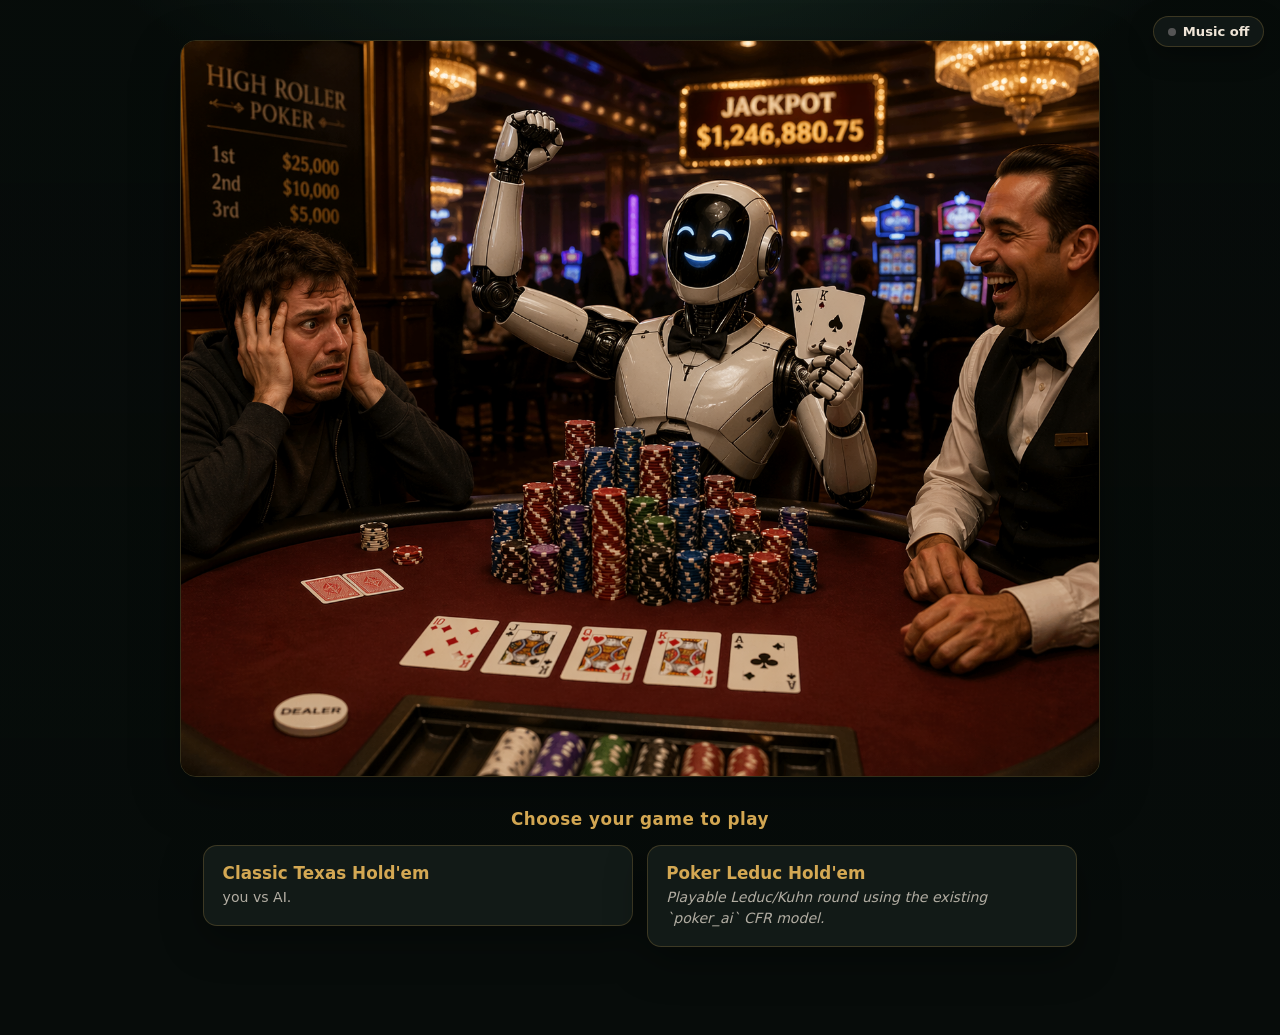
==== classic_poker/web/landing/index.html @ e591f853 "UI" ====
<!DOCTYPE html>
<html lang="en">
  <head>
    <meta charset="UTF-8" />
    <meta name="viewport" content="width=device-width, initial-scale=1" />
    <title>Poker — Game hub</title>
    <style>
      :root {
        --bg: #070c0a;
        --panel: #121a17;
        --gold: #d4a853;
        --cream: #f0e6d8;
        --muted: rgba(240, 230, 216, 0.72);
        --line: rgba(212, 168, 83, 0.22);
      }
      * {
        box-sizing: border-box;
      }
      body {
        margin: 0;
        min-height: 100vh;
        font-family: "Segoe UI", system-ui, sans-serif;
        color: var(--cream);
        background: radial-gradient(ellipse 80% 50% at 50% -10%, #1a2e26 0%, var(--bg) 55%);
        position: relative;
      }
      .bg-video {
        position: fixed;
        inset: 0;
        width: 100%;
        height: 100%;
        object-fit: cover;
        z-index: -2;
        opacity: 0.68;
        pointer-events: none;
      }
      .bg-overlay {
        position: fixed;
        inset: 0;
        z-index: -1;
        pointer-events: none;
        background:
          radial-gradient(ellipse 80% 50% at 50% -10%, rgba(26, 46, 38, 0.42) 0%, rgba(7, 12, 10, 0.58) 55%),
          linear-gradient(180deg, rgba(7, 12, 10, 0.14) 0%, rgba(7, 12, 10, 0.48) 100%);
      }
      .wrap {
        max-width: 980px;
        margin: 0 auto;
        padding: 2.5rem 1.25rem 3rem;
      }
      h1 {
        font-size: 1.65rem;
        font-weight: 650;
        letter-spacing: 0.03em;
        margin: 0 0 0.35rem;
      }
      .sub {
        font-size: 0.95rem;
        color: var(--muted);
        margin: 0 0 2rem;
        line-height: 1.5;
      }
      ul {
        list-style: none;
        padding: 0;
        margin: 0;
        display: flex;
        flex-direction: row;
        justify-content: center;
        flex-wrap: wrap;
        gap: 0.85rem;
      }
      .games-title {
        margin: 1.35rem 0 0.8rem;
        text-align: center;
        font-size: 1.05rem;
        font-weight: 650;
        letter-spacing: 0.03em;
        color: var(--gold);
      }
      ul.games {
        position: relative;
        z-index: 2;
        margin-top: 1rem;
      }
      ul.games li {
        flex: 1 1 280px;
        max-width: 430px;
      }
      a.card {
        display: block;
        text-decoration: none;
        color: inherit;
        padding: 1.1rem 1.15rem;
        border-radius: 14px;
        background: var(--panel);
        border: 1px solid var(--line);
        box-shadow: 0 14px 40px rgba(0, 0, 0, 0.35);
        transition: border-color 0.15s ease, transform 0.12s ease;
      }
      a.card:hover {
        border-color: rgba(212, 168, 83, 0.45);
        transform: translateY(-1px);
      }
      a.card strong {
        display: block;
        font-size: 1.05rem;
        color: var(--gold);
        margin-bottom: 0.25rem;
      }
      a.card span {
        font-size: 0.88rem;
        color: var(--muted);
        line-height: 1.45;
      }
      a.card.placeholder span {
        font-style: italic;
      }
      footer {
        margin-top: 2.5rem;
        font-size: 0.78rem;
        color: var(--muted);
        opacity: 0.85;
      }
      .music-toggle {
        position: fixed;
        top: 1rem;
        right: 1rem;
        z-index: 20;
        display: flex;
        align-items: center;
        gap: 0.45rem;
        padding: 0.45rem 0.85rem;
        border-radius: 999px;
        border: 1px solid var(--line);
        background: rgba(18, 26, 23, 0.92);
        color: var(--cream);
        font-size: 0.82rem;
        font-weight: 600;
        font-family: inherit;
        cursor: pointer;
        box-shadow: 0 8px 24px rgba(0, 0, 0, 0.35);
        backdrop-filter: blur(8px);
      }
      .music-toggle:hover {
        border-color: rgba(212, 168, 83, 0.45);
      }
      .music-toggle[aria-pressed="true"] {
        border-color: rgba(212, 168, 83, 0.55);
        color: var(--gold);
      }
      .music-toggle .music-dot {
        width: 8px;
        height: 8px;
        border-radius: 50%;
        background: #555;
        flex-shrink: 0;
      }
      .music-toggle[aria-pressed="true"] .music-dot {
        background: #6ecf8b;
        box-shadow: 0 0 10px rgba(110, 207, 139, 0.6);
      }
      .hero {
        margin: 0 auto 1.5rem;
        border-radius: 16px;
        overflow: hidden;
        border: 1px solid var(--line);
        box-shadow: 0 16px 48px rgba(0, 0, 0, 0.4);
        max-width: 920px;
      }
      .hero img {
        display: block;
        width: 100%;
        height: auto;
        vertical-align: middle;
      }
      @media (max-width: 760px) {
        ul.games {
          margin-top: 0.8rem;
        }
      }
      @media (max-width: 520px) {
        .wrap {
          padding-left: 0.8rem;
          padding-right: 0.8rem;
        }
        ul.games {
          margin-top: 0.6rem;
        }
      }
    </style>
  </head>
  <body>
    <video class="bg-video" autoplay muted loop playsinline preload="auto" aria-hidden="true">
      <source src="/video/Untitled%20design.mp4" type="video/mp4" />
    </video>
    <div class="bg-overlay" aria-hidden="true"></div>
    <audio id="theme-audio" src="/sounds/themesong.mp3" loop preload="auto"></audio>
    <button
      type="button"
      id="music-toggle"
      class="music-toggle"
      aria-pressed="true"
      aria-label="Turn background music off"
    >
      <span class="music-dot" aria-hidden="true"></span>
      <span id="music-toggle-label">Music on</span>
    </button>
    <div class="wrap">
      
      <figure class="hero">
        <img src="/images/landing.png" alt="Poker lab — stylized table and cards" width="1200" height="675" decoding="async" />
      </figure>
      <p class="sub"></p>
      <p class="games-title">Choose your game to play</p>
      <ul class="games">
        <li>
          <a class="card" href="/classic-poker/">
            <strong>Classic Texas Hold'em</strong>
            <span>you vs AI.</span>
          </a>
        </li>
        <li>
          <a class="card placeholder" href="/leduc-holdem/">
            <strong>Poker Leduc Hold'em</strong>
            <span>Playable Leduc/Kuhn round using the existing `poker_ai` CFR model.</span>
          </a>
        </li>
      </ul>
      <footer> <code></code></footer>
    </div>
    <script>
      (function () {
        const audio = document.getElementById("theme-audio");
        const btn = document.getElementById("music-toggle");
        const label = document.getElementById("music-toggle-label");
        if (!audio || !btn || !label) return;

        function setOn(on) {
          btn.setAttribute("aria-pressed", on ? "true" : "false");
          btn.setAttribute("aria-label", on ? "Turn background music off" : "Turn background music on");
          label.textContent = on ? "Music on" : "Music off";
        }

        btn.addEventListener("click", function () {
          const isOn = btn.getAttribute("aria-pressed") === "true";
          if (isOn) {
            audio.pause();
            setOn(false);
            return;
          }
          audio.play().then(function () {
            setOn(true);
          }).catch(function () {
            setOn(false);
          });
        });

        window.addEventListener("load", function () {
          audio
            .play()
            .then(function () {
              setOn(true);
            })
            .catch(function () {
              setOn(false);
              function unlock() {
                document.removeEventListener("pointerdown", unlock, true);
                audio
                  .play()
                  .then(function () {
                    setOn(true);
                  })
                  .catch(function () {
                    setOn(false);
                  });
              }
              document.addEventListener("pointerdown", unlock, true);
            });
        });
      })();
    </script>
  </body>
</html>
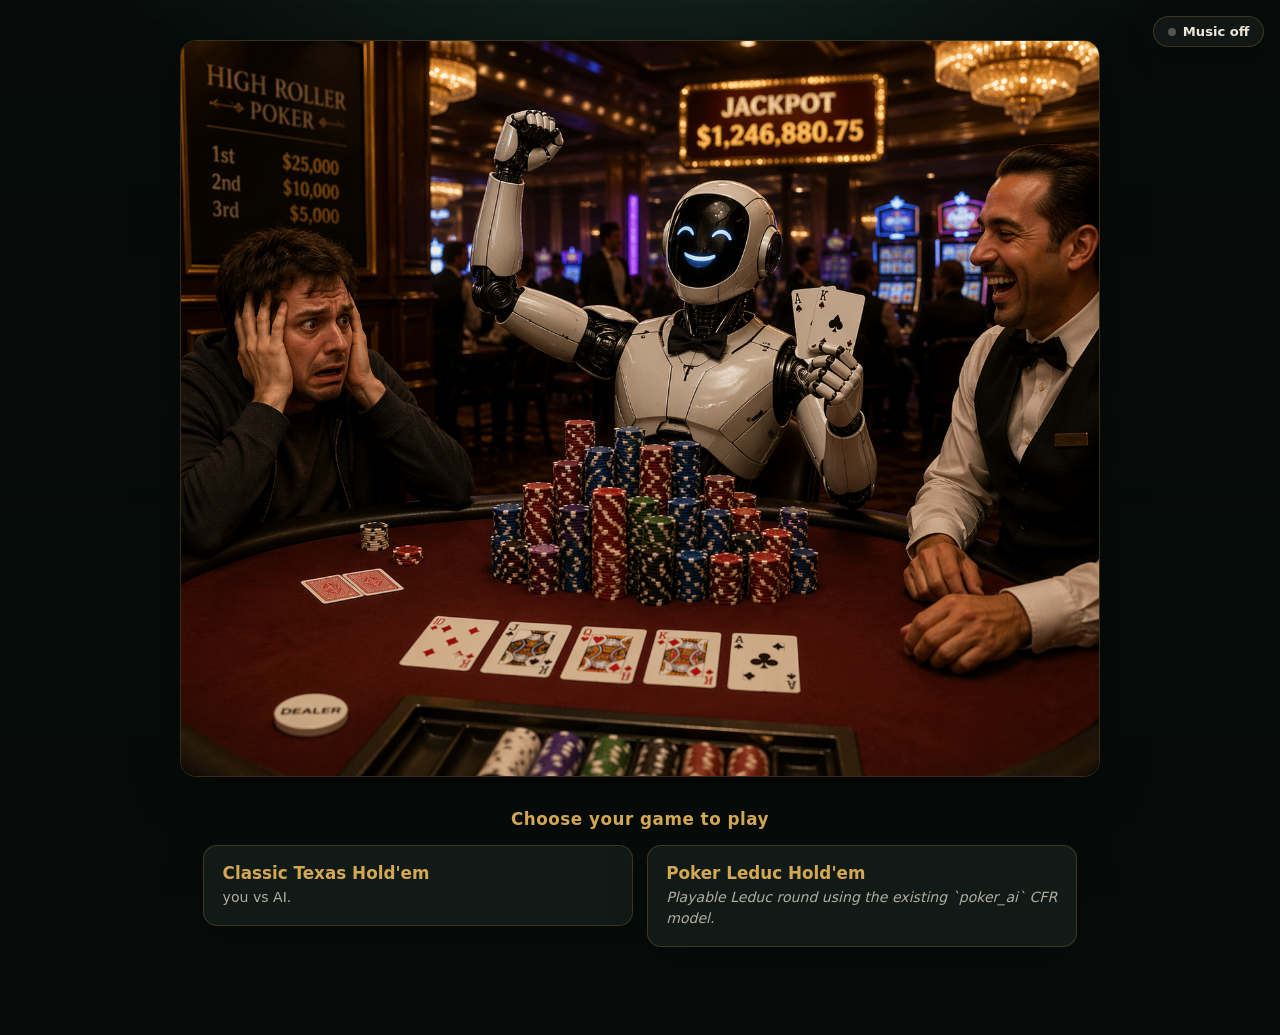
==== commit 529e3f77: "Added Leduc Hold'em using the CFR-trained AI" ====
--- a/classic_poker/web/landing/index.html
+++ b/classic_poker/web/landing/index.html
@@ -223,7 +223,7 @@
         <li>
           <a class="card placeholder" href="/leduc-holdem/">
             <strong>Poker Leduc Hold'em</strong>
-            <span>Playable Leduc/Kuhn round using the existing `poker_ai` CFR model.</span>
+            <span>Playable Leduc round using the existing `poker_ai` CFR model.</span>
           </a>
         </li>
       </ul>
